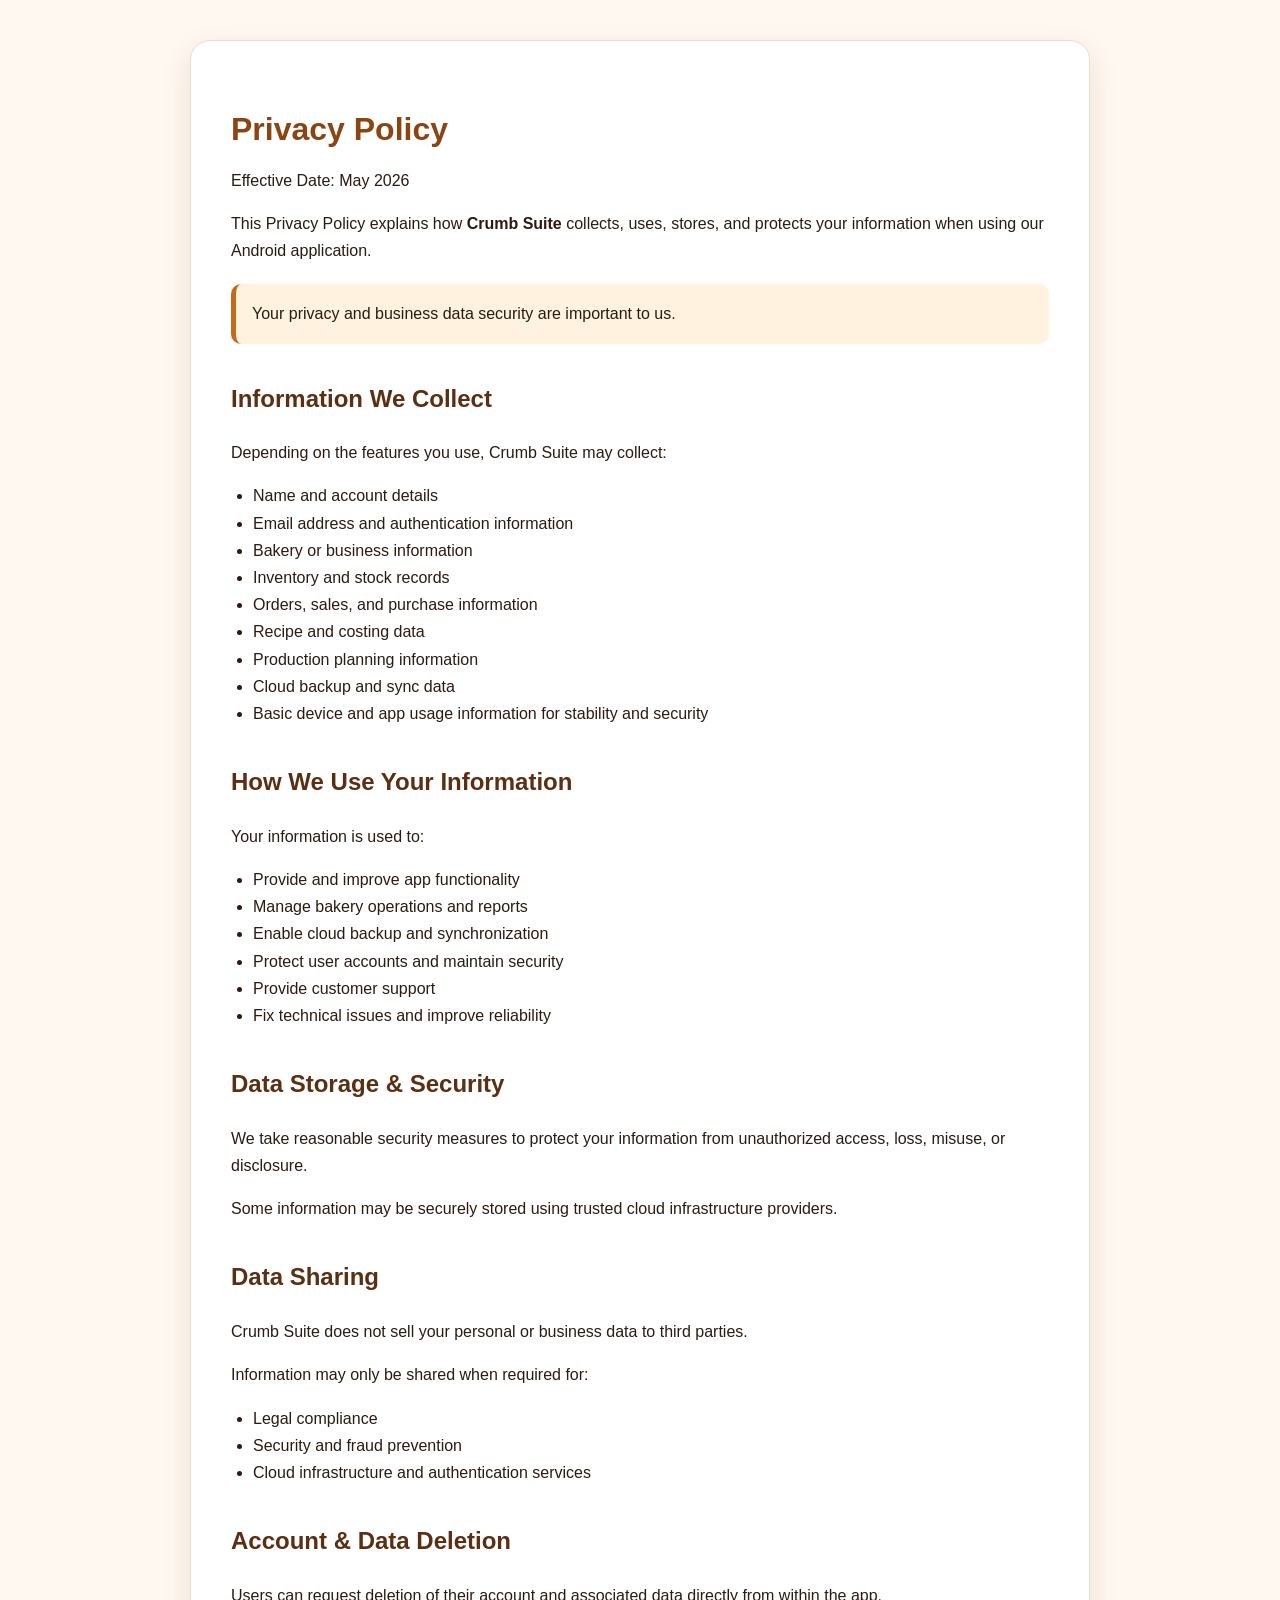
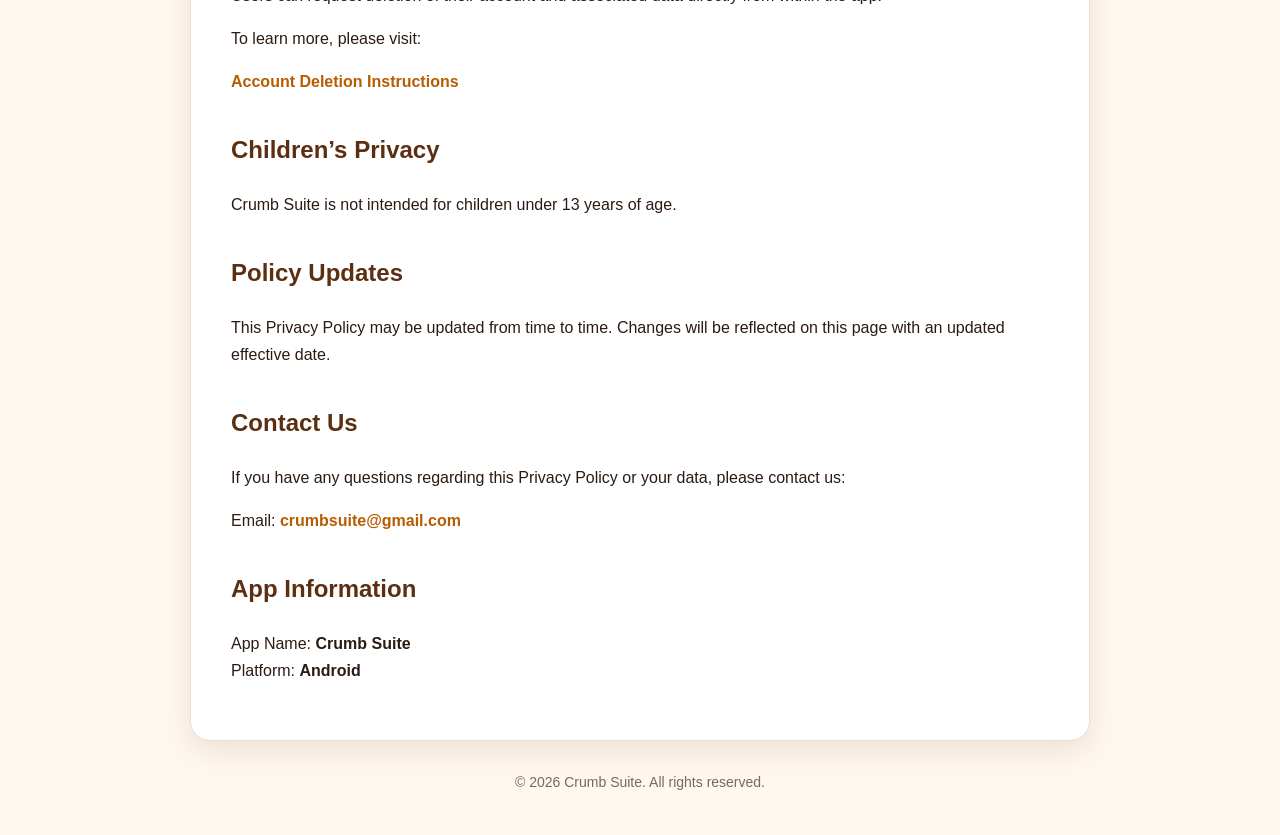
==== privacy-policy.html @ 4a9b52b2 "Create privacy-policy.html" ====
<!DOCTYPE html>
<html lang="en">
<head>
  <meta charset="UTF-8" />
  <meta name="viewport" content="width=device-width, initial-scale=1.0"/>
  <title>Privacy Policy - Crumb Suite</title>

  <style>
    body{
      margin:0;
      font-family:Arial, sans-serif;
      background:#fff8f1;
      color:#2b1b12;
      line-height:1.7;
    }

    .container{
      max-width:900px;
      margin:auto;
      padding:40px 20px;
    }

    .card{
      background:#ffffff;
      border-radius:20px;
      padding:40px;
      box-shadow:0 10px 30px rgba(90,55,25,0.12);
      border:1px solid #f0dcc8;
    }

    h1{
      color:#8b4513;
      margin-bottom:10px;
    }

    h2{
      margin-top:35px;
      color:#5c2f12;
    }

    p{
      margin-top:10px;
    }

    ul{
      padding-left:22px;
    }

    .highlight{
      background:#fff2df;
      padding:16px;
      border-left:5px solid #c46a1a;
      border-radius:10px;
      margin-top:20px;
    }

    a{
      color:#b85c00;
      font-weight:bold;
      text-decoration:none;
    }

    footer{
      margin-top:30px;
      text-align:center;
      color:#7a6858;
      font-size:14px;
    }
  </style>
</head>

<body>

<div class="container">
  <div class="card">

    <h1>Privacy Policy</h1>

    <p>
      Effective Date: May 2026
    </p>

    <p>
      This Privacy Policy explains how <strong>Crumb Suite</strong> collects,
      uses, stores, and protects your information when using our Android application.
    </p>

    <div class="highlight">
      Your privacy and business data security are important to us.
    </div>

    <h2>Information We Collect</h2>

    <p>Depending on the features you use, Crumb Suite may collect:</p>

    <ul>
      <li>Name and account details</li>
      <li>Email address and authentication information</li>
      <li>Bakery or business information</li>
      <li>Inventory and stock records</li>
      <li>Orders, sales, and purchase information</li>
      <li>Recipe and costing data</li>
      <li>Production planning information</li>
      <li>Cloud backup and sync data</li>
      <li>Basic device and app usage information for stability and security</li>
    </ul>

    <h2>How We Use Your Information</h2>

    <p>Your information is used to:</p>

    <ul>
      <li>Provide and improve app functionality</li>
      <li>Manage bakery operations and reports</li>
      <li>Enable cloud backup and synchronization</li>
      <li>Protect user accounts and maintain security</li>
      <li>Provide customer support</li>
      <li>Fix technical issues and improve reliability</li>
    </ul>

    <h2>Data Storage & Security</h2>

    <p>
      We take reasonable security measures to protect your information from unauthorized access,
      loss, misuse, or disclosure.
    </p>

    <p>
      Some information may be securely stored using trusted cloud infrastructure providers.
    </p>

    <h2>Data Sharing</h2>

    <p>
      Crumb Suite does not sell your personal or business data to third parties.
    </p>

    <p>
      Information may only be shared when required for:
    </p>

    <ul>
      <li>Legal compliance</li>
      <li>Security and fraud prevention</li>
      <li>Cloud infrastructure and authentication services</li>
    </ul>

    <h2>Account & Data Deletion</h2>

    <p>
      Users can request deletion of their account and associated data directly from within the app.
    </p>

    <p>
      To learn more, please visit:
    </p>

    <p>
      <a href="delete-account.html">
        Account Deletion Instructions
      </a>
    </p>

    <h2>Children’s Privacy</h2>

    <p>
      Crumb Suite is not intended for children under 13 years of age.
    </p>

    <h2>Policy Updates</h2>

    <p>
      This Privacy Policy may be updated from time to time.
      Changes will be reflected on this page with an updated effective date.
    </p>

    <h2>Contact Us</h2>

    <p>
      If you have any questions regarding this Privacy Policy or your data,
      please contact us:
    </p>

    <p>
      Email:
      <a href="mailto:crumbsuite@gmail.com">
        crumbsuite@gmail.com
      </a>
    </p>

    <h2>App Information</h2>

    <p>
      App Name: <strong>Crumb Suite</strong><br>
      Platform: <strong>Android</strong>
    </p>

  </div>

  <footer>
    © 2026 Crumb Suite. All rights reserved.
  </footer>
</div>

</body>
</html>
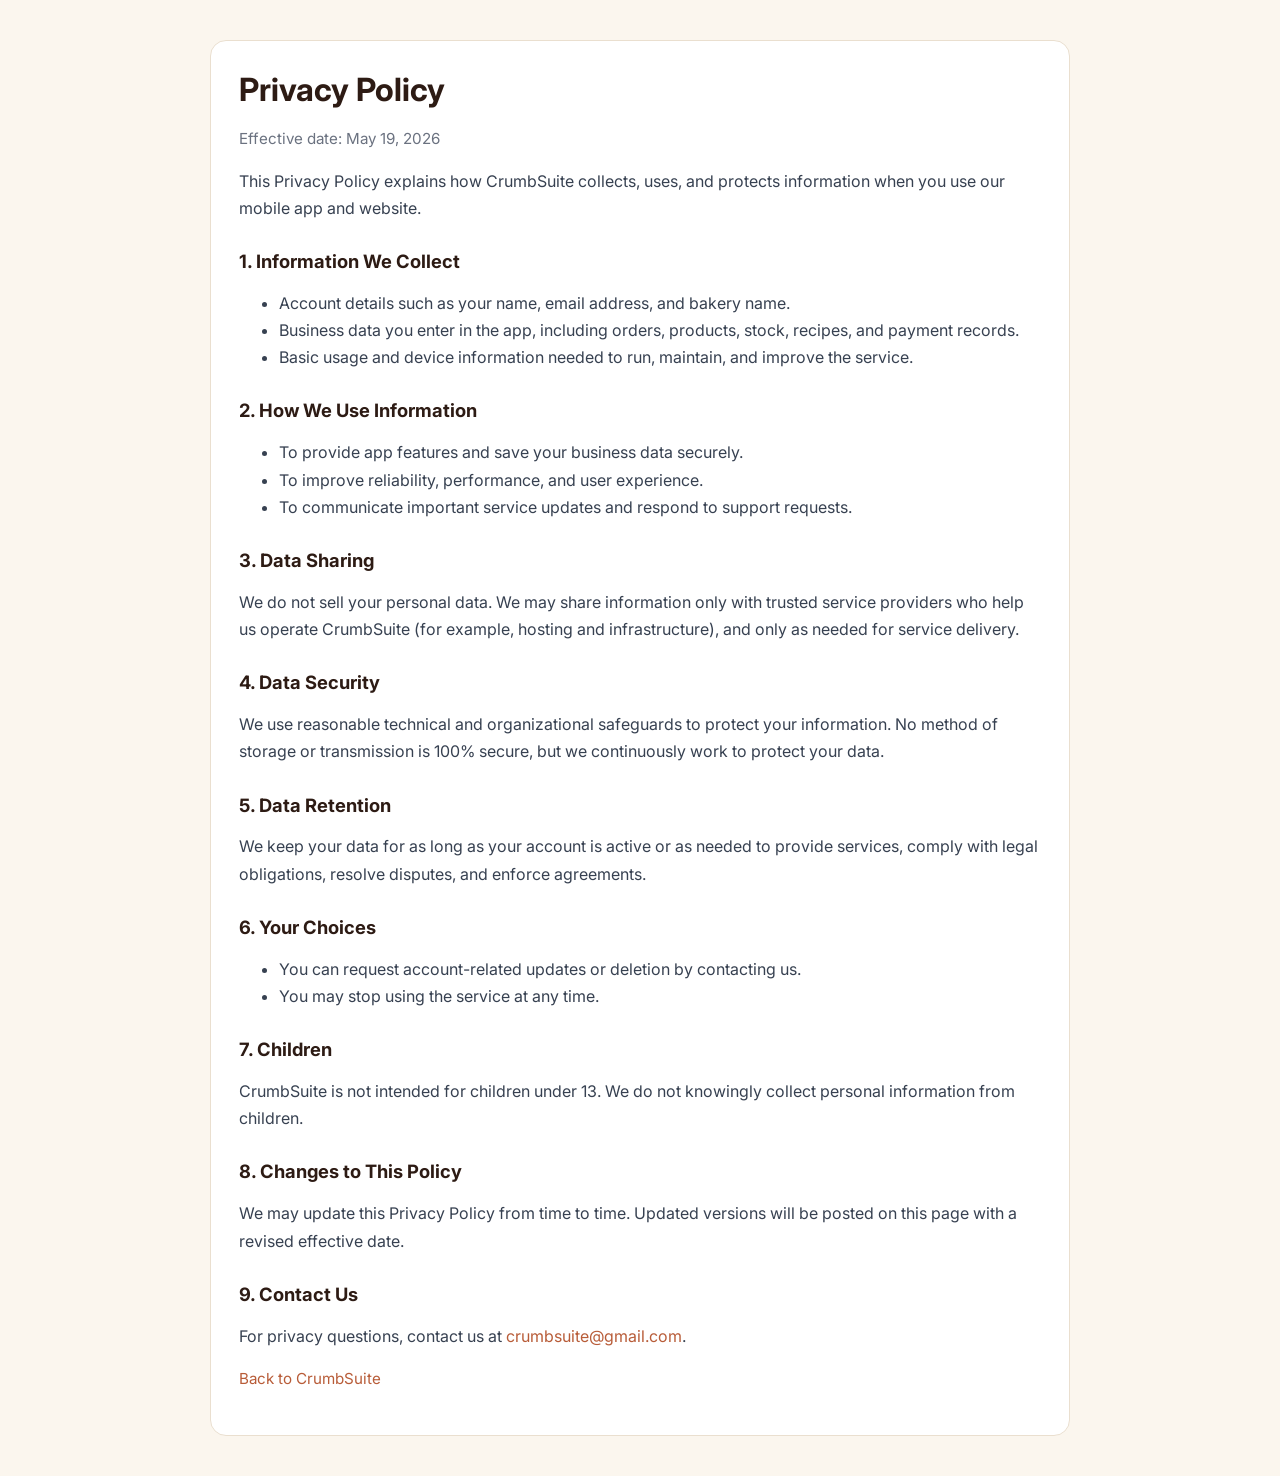
==== commit 0d829d8c: "Update privacy-policy.html" ====
--- a/privacy-policy.html
+++ b/privacy-policy.html
@@ -2,205 +2,117 @@
 <html lang="en">
 <head>
   <meta charset="UTF-8" />
-  <meta name="viewport" content="width=device-width, initial-scale=1.0"/>
-  <title>Privacy Policy - Crumb Suite</title>
-
+  <meta name="viewport" content="width=device-width, initial-scale=1.0" />
+  <title>Privacy Policy - CrumbSuite</title>
+  <meta name="description" content="Privacy Policy for CrumbSuite." />
+  <link rel="preconnect" href="https://fonts.googleapis.com" />
+  <link rel="preconnect" href="https://fonts.gstatic.com" crossorigin />
+  <link href="https://fonts.googleapis.com/css2?family=Inter:wght@400;500;600;700&display=swap" rel="stylesheet" />
   <style>
-    body{
-      margin:0;
-      font-family:Arial, sans-serif;
-      background:#fff8f1;
-      color:#2b1b12;
-      line-height:1.7;
+    :root {
+      --bg: #fbf6ee;
+      --card: #ffffff;
+      --text: #2d1b14;
+      --muted: #6b7280;
+      --border: #eadfcf;
+      --primary: #b85c38;
     }
-
-    .container{
-      max-width:900px;
-      margin:auto;
-      padding:40px 20px;
+    * { box-sizing: border-box; }
+    body {
+      margin: 0;
+      font-family: Inter, system-ui, sans-serif;
+      background: var(--bg);
+      color: var(--text);
+      line-height: 1.7;
     }
-
-    .card{
-      background:#ffffff;
-      border-radius:20px;
-      padding:40px;
-      box-shadow:0 10px 30px rgba(90,55,25,0.12);
-      border:1px solid #f0dcc8;
+    .wrap {
+      max-width: 900px;
+      margin: 40px auto;
+      padding: 0 20px;
     }
-
-    h1{
-      color:#8b4513;
-      margin-bottom:10px;
+    .card {
+      background: var(--card);
+      border: 1px solid var(--border);
+      border-radius: 16px;
+      padding: 28px;
     }
-
-    h2{
-      margin-top:35px;
-      color:#5c2f12;
-    }
-
-    p{
-      margin-top:10px;
-    }
-
-    ul{
-      padding-left:22px;
-    }
-
-    .highlight{
-      background:#fff2df;
-      padding:16px;
-      border-left:5px solid #c46a1a;
-      border-radius:10px;
-      margin-top:20px;
-    }
-
-    a{
-      color:#b85c00;
-      font-weight:bold;
-      text-decoration:none;
-    }
-
-    footer{
-      margin-top:30px;
-      text-align:center;
-      color:#7a6858;
-      font-size:14px;
-    }
+    h1, h2 { line-height: 1.3; margin-top: 0; }
+    h1 { margin-bottom: 8px; }
+    h2 { margin-top: 28px; margin-bottom: 8px; font-size: 1.15rem; }
+    p, li { color: #374151; }
+    .muted { color: var(--muted); font-size: 0.95rem; }
+    a { color: var(--primary); text-decoration: none; }
+    a:hover { text-decoration: underline; }
   </style>
 </head>
+<body>
+  <main class="wrap">
+    <div class="card">
+      <h1>Privacy Policy</h1>
+      <p class="muted">Effective date: May 19, 2026</p>
+      <p>
+        This Privacy Policy explains how CrumbSuite collects, uses, and protects information when you use
+        our mobile app and website.
+      </p>
 
-<body>
+      <h2>1. Information We Collect</h2>
+      <ul>
+        <li>Account details such as your name, email address, and bakery name.</li>
+        <li>Business data you enter in the app, including orders, products, stock, recipes, and payment records.</li>
+        <li>Basic usage and device information needed to run, maintain, and improve the service.</li>
+      </ul>
 
-<div class="container">
-  <div class="card">
+      <h2>2. How We Use Information</h2>
+      <ul>
+        <li>To provide app features and save your business data securely.</li>
+        <li>To improve reliability, performance, and user experience.</li>
+        <li>To communicate important service updates and respond to support requests.</li>
+      </ul>
 
-    <h1>Privacy Policy</h1>
+      <h2>3. Data Sharing</h2>
+      <p>
+        We do not sell your personal data. We may share information only with trusted service providers who help
+        us operate CrumbSuite (for example, hosting and infrastructure), and only as needed for service delivery.
+      </p>
 
-    <p>
-      Effective Date: May 2026
-    </p>
+      <h2>4. Data Security</h2>
+      <p>
+        We use reasonable technical and organizational safeguards to protect your information. No method of storage
+        or transmission is 100% secure, but we continuously work to protect your data.
+      </p>
 
-    <p>
-      This Privacy Policy explains how <strong>Crumb Suite</strong> collects,
-      uses, stores, and protects your information when using our Android application.
-    </p>
+      <h2>5. Data Retention</h2>
+      <p>
+        We keep your data for as long as your account is active or as needed to provide services, comply with legal
+        obligations, resolve disputes, and enforce agreements.
+      </p>
 
-    <div class="highlight">
-      Your privacy and business data security are important to us.
+      <h2>6. Your Choices</h2>
+      <ul>
+        <li>You can request account-related updates or deletion by contacting us.</li>
+        <li>You may stop using the service at any time.</li>
+      </ul>
+
+      <h2>7. Children</h2>
+      <p>
+        CrumbSuite is not intended for children under 13. We do not knowingly collect personal information from children.
+      </p>
+
+      <h2>8. Changes to This Policy</h2>
+      <p>
+        We may update this Privacy Policy from time to time. Updated versions will be posted on this page with a revised
+        effective date.
+      </p>
+
+      <h2>9. Contact Us</h2>
+      <p>
+        For privacy questions, contact us at
+        <a href="mailto:crumbsuite@gmail.com">crumbsuite@gmail.com</a>.
+      </p>
+
+      <p class="muted"><a href="index.html">Back to CrumbSuite</a></p>
     </div>
-
-    <h2>Information We Collect</h2>
-
-    <p>Depending on the features you use, Crumb Suite may collect:</p>
-
-    <ul>
-      <li>Name and account details</li>
-      <li>Email address and authentication information</li>
-      <li>Bakery or business information</li>
-      <li>Inventory and stock records</li>
-      <li>Orders, sales, and purchase information</li>
-      <li>Recipe and costing data</li>
-      <li>Production planning information</li>
-      <li>Cloud backup and sync data</li>
-      <li>Basic device and app usage information for stability and security</li>
-    </ul>
-
-    <h2>How We Use Your Information</h2>
-
-    <p>Your information is used to:</p>
-
-    <ul>
-      <li>Provide and improve app functionality</li>
-      <li>Manage bakery operations and reports</li>
-      <li>Enable cloud backup and synchronization</li>
-      <li>Protect user accounts and maintain security</li>
-      <li>Provide customer support</li>
-      <li>Fix technical issues and improve reliability</li>
-    </ul>
-
-    <h2>Data Storage & Security</h2>
-
-    <p>
-      We take reasonable security measures to protect your information from unauthorized access,
-      loss, misuse, or disclosure.
-    </p>
-
-    <p>
-      Some information may be securely stored using trusted cloud infrastructure providers.
-    </p>
-
-    <h2>Data Sharing</h2>
-
-    <p>
-      Crumb Suite does not sell your personal or business data to third parties.
-    </p>
-
-    <p>
-      Information may only be shared when required for:
-    </p>
-
-    <ul>
-      <li>Legal compliance</li>
-      <li>Security and fraud prevention</li>
-      <li>Cloud infrastructure and authentication services</li>
-    </ul>
-
-    <h2>Account & Data Deletion</h2>
-
-    <p>
-      Users can request deletion of their account and associated data directly from within the app.
-    </p>
-
-    <p>
-      To learn more, please visit:
-    </p>
-
-    <p>
-      <a href="delete-account.html">
-        Account Deletion Instructions
-      </a>
-    </p>
-
-    <h2>Children’s Privacy</h2>
-
-    <p>
-      Crumb Suite is not intended for children under 13 years of age.
-    </p>
-
-    <h2>Policy Updates</h2>
-
-    <p>
-      This Privacy Policy may be updated from time to time.
-      Changes will be reflected on this page with an updated effective date.
-    </p>
-
-    <h2>Contact Us</h2>
-
-    <p>
-      If you have any questions regarding this Privacy Policy or your data,
-      please contact us:
-    </p>
-
-    <p>
-      Email:
-      <a href="mailto:crumbsuite@gmail.com">
-        crumbsuite@gmail.com
-      </a>
-    </p>
-
-    <h2>App Information</h2>
-
-    <p>
-      App Name: <strong>Crumb Suite</strong><br>
-      Platform: <strong>Android</strong>
-    </p>
-
-  </div>
-
-  <footer>
-    © 2026 Crumb Suite. All rights reserved.
-  </footer>
-</div>
-
+  </main>
 </body>
 </html>
+
